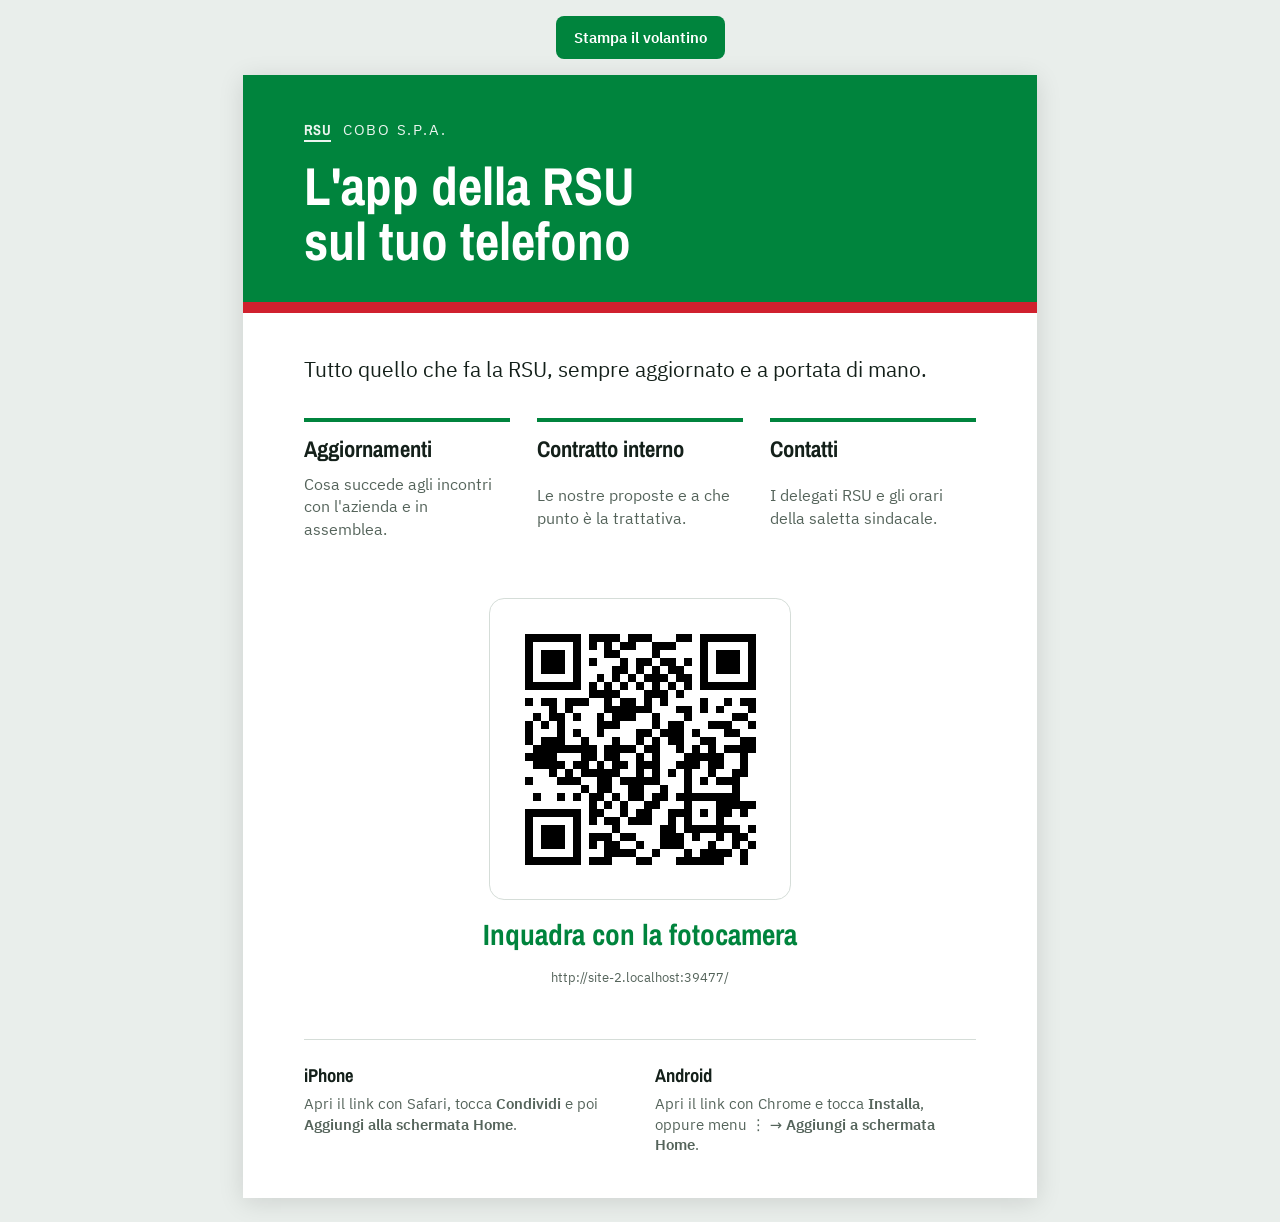
==== volantino.html @ f6f2c9a6 "starting point" ====
<!doctype html>
<html lang="it">
<head>
  <meta charset="utf-8">
  <meta name="viewport" content="width=device-width, initial-scale=1">
  <title>Volantino · App RSU COBO</title>
  <meta name="robots" content="noindex, nofollow">
  <link rel="icon" type="image/png" href="icone/favicon.png">
  <link rel="preload" href="fonts/archivo-narrow-latin-700-normal.woff2" as="font" type="font/woff2" crossorigin>
  <style>
    /* Volantino A4 da stampare e appendere in bacheca. Colori: gli stessi dell'app (verde e rosso FIM). */
    @font-face{font-family:"Archivo Narrow";font-weight:700;src:url(fonts/archivo-narrow-latin-700-normal.woff2) format("woff2")}
    @font-face{font-family:"IBM Plex Sans";font-weight:400;src:url(fonts/ibm-plex-sans-latin-400-normal.woff2) format("woff2")}
    @font-face{font-family:"IBM Plex Sans";font-weight:600;src:url(fonts/ibm-plex-sans-latin-600-normal.woff2) format("woff2")}
    :root{--verde:#00843D;--rosso:#D0202E;--ink:#14201A;--muted:#55645B;--line:#D5DDD8;--bg:#E9EEEB;
      --f-display:"Archivo Narrow","Arial Narrow",sans-serif;--f-body:"IBM Plex Sans",system-ui,sans-serif;color-scheme:light}
    *{box-sizing:border-box}
    body{margin:0;background:var(--bg);color:var(--ink);font-family:var(--f-body);-webkit-print-color-adjust:exact;print-color-adjust:exact}
    .tools{display:flex;gap:10px;justify-content:center;padding:16px}
    .tools button{font:600 15px var(--f-body);padding:12px 18px;border-radius:8px;border:0;background:var(--verde);color:#fff;cursor:pointer}
    .page{width:210mm;min-height:297mm;margin:0 auto 24px;background:#fff;display:flex;flex-direction:column;box-shadow:0 4px 24px rgba(0,0,0,.12)}
    .band{background:var(--verde);color:#fff;padding:12mm 16mm 9mm;border-bottom:3mm solid var(--rosso)}
    .eyebrow{font-size:11pt;letter-spacing:.12em;text-transform:uppercase;opacity:.92}
    .eyebrow b{font-family:var(--f-display);border-bottom:2px solid #fff;letter-spacing:.04em}
    h1{font-family:var(--f-display);font-size:40pt;line-height:1.02;margin:5mm 0 0;font-weight:700}
    .body{flex:1;padding:11mm 16mm 8mm;display:flex;flex-direction:column;gap:9mm}
    .lead{font-size:16pt;line-height:1.4;margin:0}
    ul{margin:0;padding:0;list-style:none;display:grid;grid-template-columns:repeat(3,1fr);gap:7mm}
    li{display:grid;gap:2mm;font-size:12pt;line-height:1.4;border-top:1.2mm solid var(--verde);padding-top:3mm;color:var(--muted)}
    li b{font-family:var(--f-display);font-size:17pt;color:var(--ink)}
    .qrbox{flex:1;display:grid;gap:4mm;justify-items:center;align-content:center;text-align:center}
    .qr{width:80mm;border:1px solid var(--line);border-radius:4mm;padding:5mm;background:#fff}
    .qr svg{display:block;width:100%;height:auto}
    .scan{font-family:var(--f-display);font-size:22pt;font-weight:700;color:var(--verde)}
    .url{font-size:9.5pt;color:var(--muted);word-break:break-all}
    .install{margin:0 16mm 11mm;border-top:1px solid var(--line);padding-top:6mm;display:grid;grid-template-columns:1fr 1fr;gap:8mm;font-size:11pt;line-height:1.4}
    .install h2{font-family:var(--f-display);font-size:14pt;margin:0 0 1.5mm;color:var(--ink)}
    .install p{margin:0;color:var(--muted)}
    @page{size:A4;margin:0}
    @media print{body{background:#fff}.tools{display:none}.page{margin:0;box-shadow:none;height:297mm;overflow:hidden}}
    @media screen and (max-width:820px){.page{width:auto;min-height:0;margin:0 12px 24px}ul{grid-template-columns:1fr}.qr{width:min(80mm,100%)}.install{grid-template-columns:1fr}h1{font-size:34pt}}
  </style>
</head>
<body>
  <div class="tools"><button type="button" id="print">Stampa il volantino</button></div>

  <main class="page">
    <header class="band">
      <div class="eyebrow"><b>RSU</b> &nbsp;COBO S.p.A.</div>
      <h1>L'app della RSU<br>sul tuo telefono</h1>
    </header>

    <section class="body">
      <p class="lead">Tutto quello che fa la RSU, sempre aggiornato e a portata di mano.</p>
        <ul>
          <li><b>Aggiornamenti</b>Cosa succede agli incontri con l'azienda e in assemblea.</li>
          <li><b>Contratto interno</b>Le nostre proposte e a che punto è la trattativa.</li>
          <li><b>Contatti</b>I delegati RSU e gli orari della saletta sindacale.</li>
        </ul>
      <div class="qrbox">
        <div class="qr" id="qr" role="img" aria-label="QR code con il link dell'app"></div>
        <div class="scan">Inquadra con la fotocamera</div>
        <div class="url" id="url"></div>
      </div>
    </section>

    <section class="install">
      <div><h2>iPhone</h2><p>Apri il link con Safari, tocca <strong>Condividi</strong> e poi <strong>Aggiungi alla schermata Home</strong>.</p></div>
      <div><h2>Android</h2><p>Apri il link con Chrome e tocca <strong>Installa</strong>, oppure menu ⋮ → <strong>Aggiungi a schermata Home</strong>.</p></div>
    </section>
  </main>

  <script src="lib/qrcode.js"></script>
  <script>
    (function () {
      var url = new URL("./", location.href).href;
      document.getElementById("url").textContent = url;
      if (typeof qrcode === "function") {
        var q = qrcode(0, "M"); q.addData(url); q.make();
        var n = q.getModuleCount(), m = 2, d = "";
        for (var r = 0; r < n; r++) for (var c = 0; c < n; c++) if (q.isDark(r, c)) d += "M" + (c + m) + " " + (r + m) + "h1v1h-1z";
        document.getElementById("qr").innerHTML = '<svg viewBox="0 0 ' + (n + m * 2) + " " + (n + m * 2) + '" shape-rendering="crispEdges"><rect width="100%" height="100%" fill="#fff"/><path d="' + d + '" fill="#000"/></svg>';
      }
      document.getElementById("print").addEventListener("click", function () { window.print(); });
    })();
  </script>
</body>
</html>
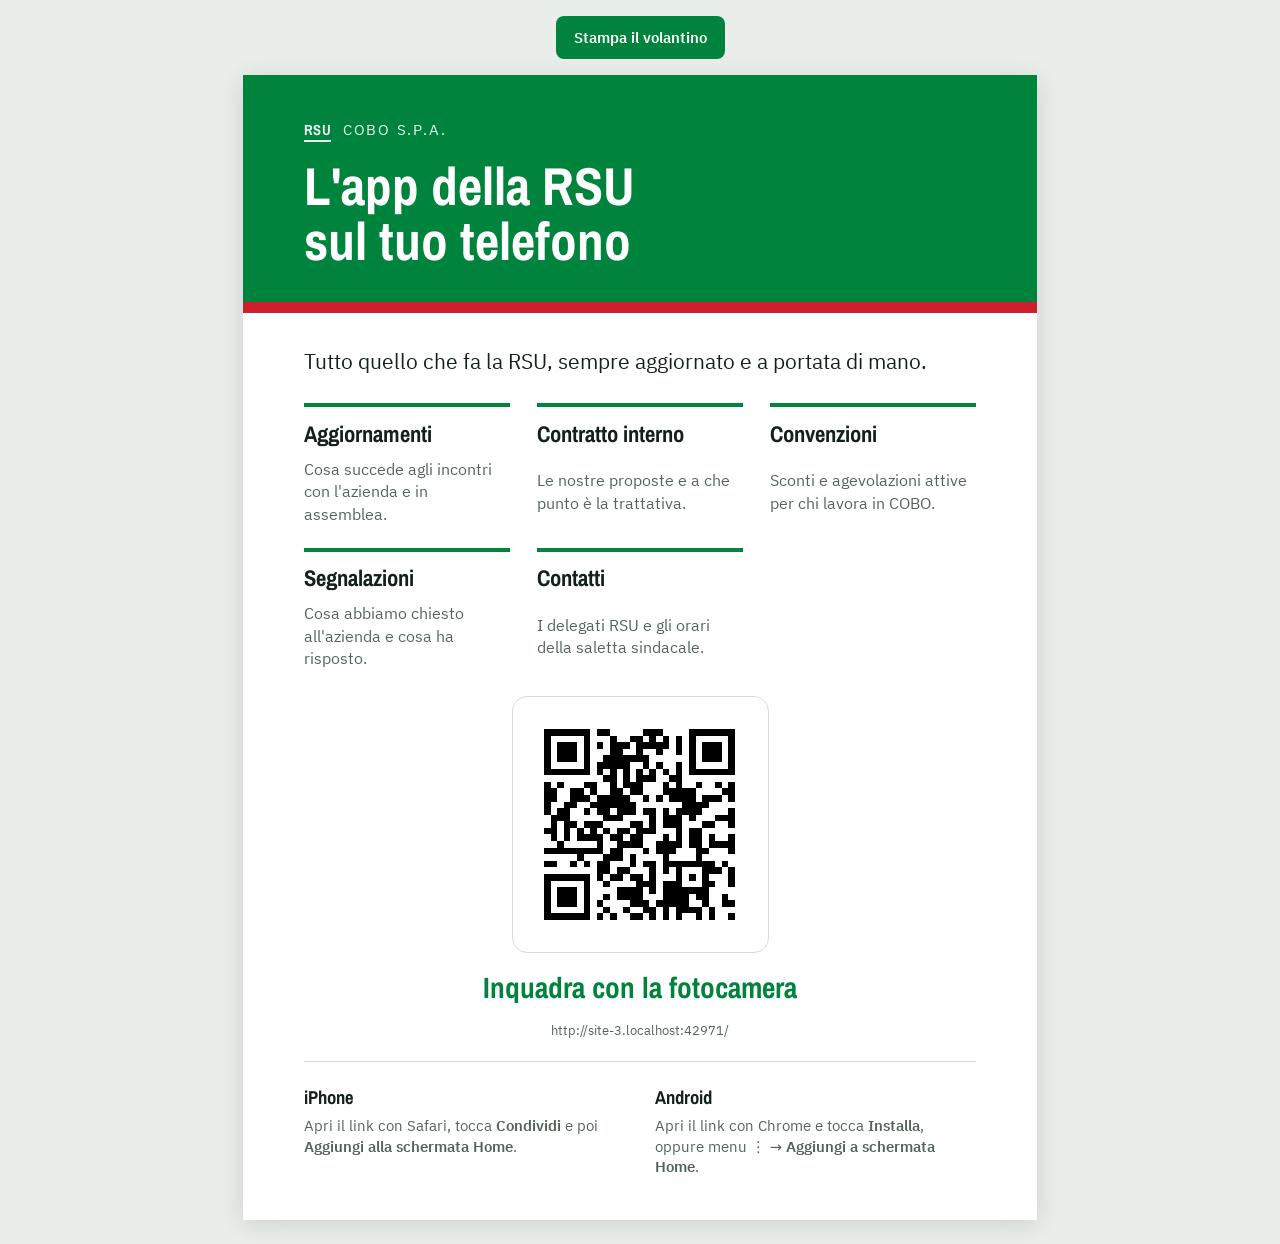
==== commit e5b8755d: "Aggiunte sezioni convenzioni e segnalazioni" ====
--- a/volantino.html
+++ b/volantino.html
@@ -23,13 +23,13 @@
     .eyebrow{font-size:11pt;letter-spacing:.12em;text-transform:uppercase;opacity:.92}
     .eyebrow b{font-family:var(--f-display);border-bottom:2px solid #fff;letter-spacing:.04em}
     h1{font-family:var(--f-display);font-size:40pt;line-height:1.02;margin:5mm 0 0;font-weight:700}
-    .body{flex:1;padding:11mm 16mm 8mm;display:flex;flex-direction:column;gap:9mm}
+    .body{flex:1;padding:9mm 16mm 6mm;display:flex;flex-direction:column;gap:7mm}
     .lead{font-size:16pt;line-height:1.4;margin:0}
-    ul{margin:0;padding:0;list-style:none;display:grid;grid-template-columns:repeat(3,1fr);gap:7mm}
+    ul{margin:0;padding:0;list-style:none;display:grid;grid-template-columns:repeat(3,1fr);gap:6mm 7mm}
     li{display:grid;gap:2mm;font-size:12pt;line-height:1.4;border-top:1.2mm solid var(--verde);padding-top:3mm;color:var(--muted)}
     li b{font-family:var(--f-display);font-size:17pt;color:var(--ink)}
     .qrbox{flex:1;display:grid;gap:4mm;justify-items:center;align-content:center;text-align:center}
-    .qr{width:80mm;border:1px solid var(--line);border-radius:4mm;padding:5mm;background:#fff}
+    .qr{width:68mm;border:1px solid var(--line);border-radius:4mm;padding:5mm;background:#fff}
     .qr svg{display:block;width:100%;height:auto}
     .scan{font-family:var(--f-display);font-size:22pt;font-weight:700;color:var(--verde)}
     .url{font-size:9.5pt;color:var(--muted);word-break:break-all}
@@ -38,7 +38,7 @@
     .install p{margin:0;color:var(--muted)}
     @page{size:A4;margin:0}
     @media print{body{background:#fff}.tools{display:none}.page{margin:0;box-shadow:none;height:297mm;overflow:hidden}}
-    @media screen and (max-width:820px){.page{width:auto;min-height:0;margin:0 12px 24px}ul{grid-template-columns:1fr}.qr{width:min(80mm,100%)}.install{grid-template-columns:1fr}h1{font-size:34pt}}
+    @media screen and (max-width:820px){.page{width:auto;min-height:0;margin:0 12px 24px}ul{grid-template-columns:1fr}.qr{width:min(68mm,100%)}.install{grid-template-columns:1fr}h1{font-size:34pt}}
   </style>
 </head>
 <body>
@@ -55,6 +55,8 @@
         <ul>
           <li><b>Aggiornamenti</b>Cosa succede agli incontri con l'azienda e in assemblea.</li>
           <li><b>Contratto interno</b>Le nostre proposte e a che punto è la trattativa.</li>
+          <li><b>Convenzioni</b>Sconti e agevolazioni attive per chi lavora in COBO.</li>
+          <li><b>Segnalazioni</b>Cosa abbiamo chiesto all'azienda e cosa ha risposto.</li>
           <li><b>Contatti</b>I delegati RSU e gli orari della saletta sindacale.</li>
         </ul>
       <div class="qrbox">
